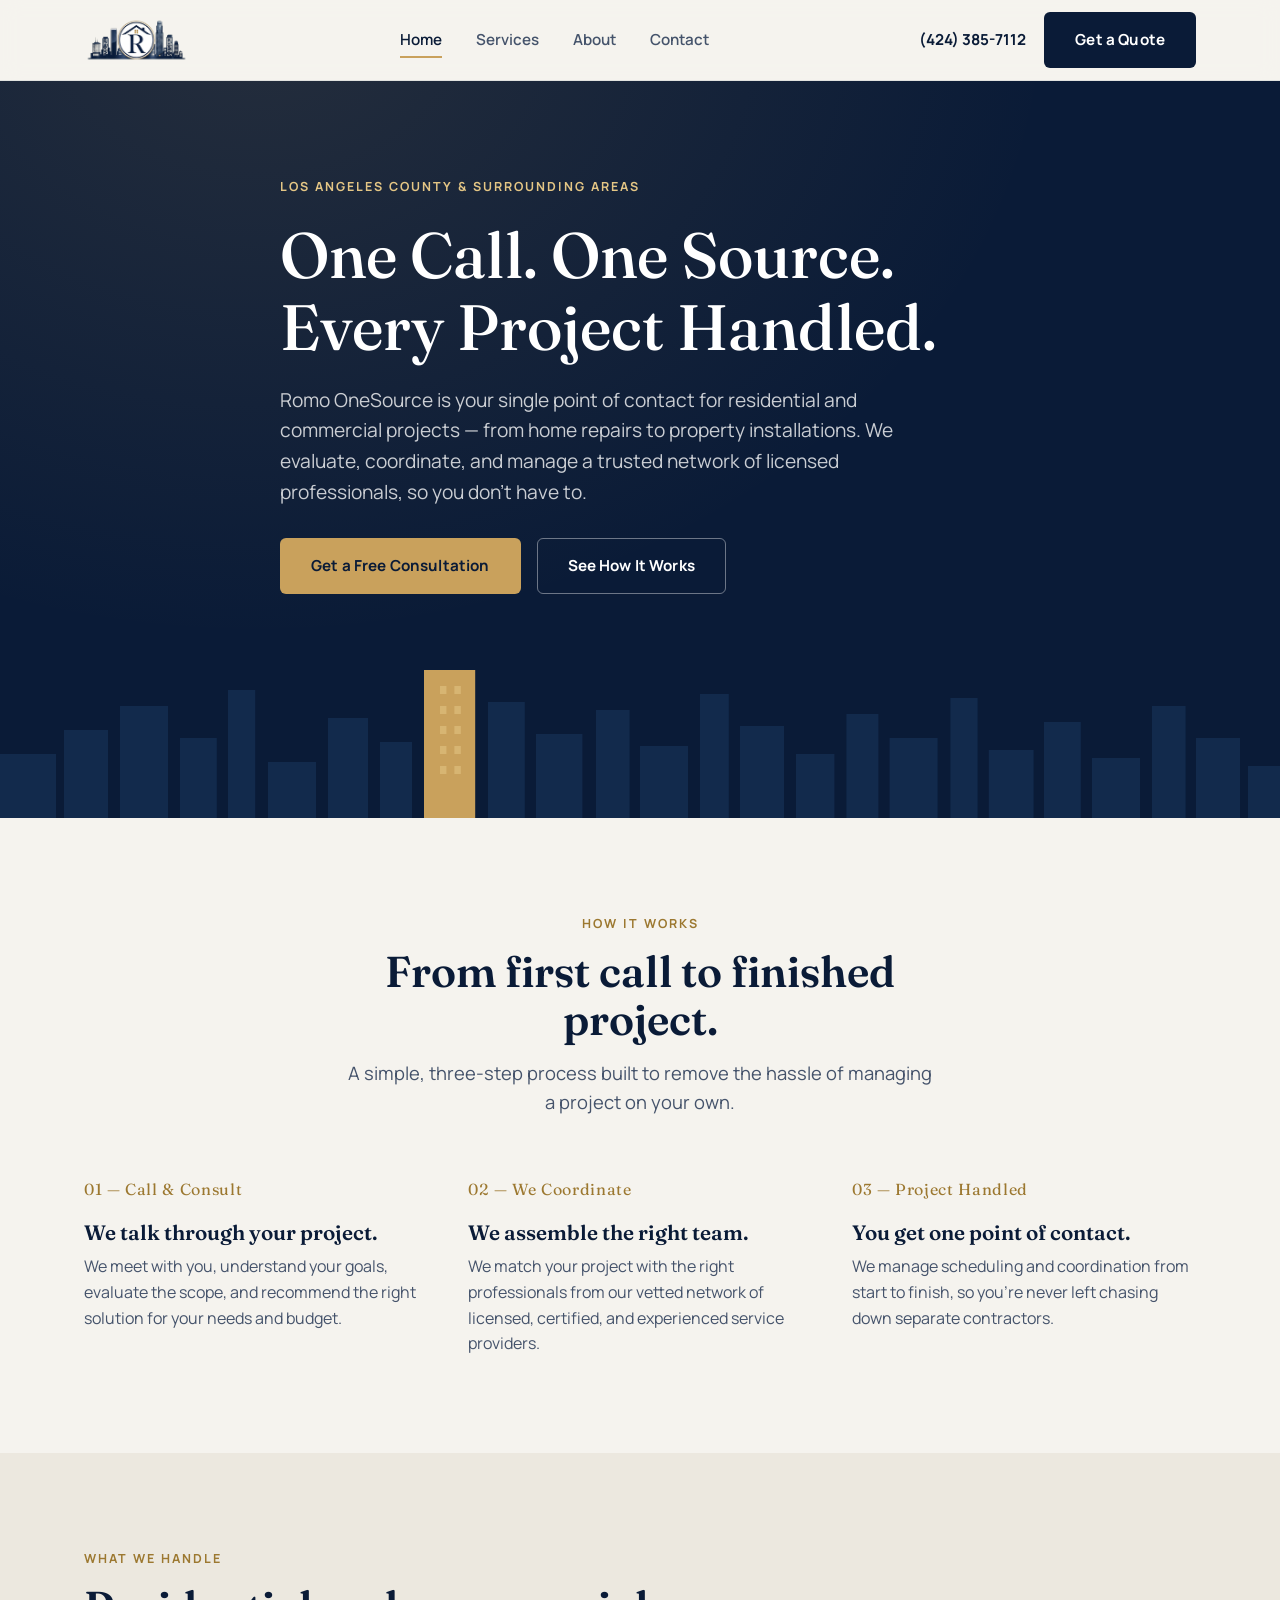
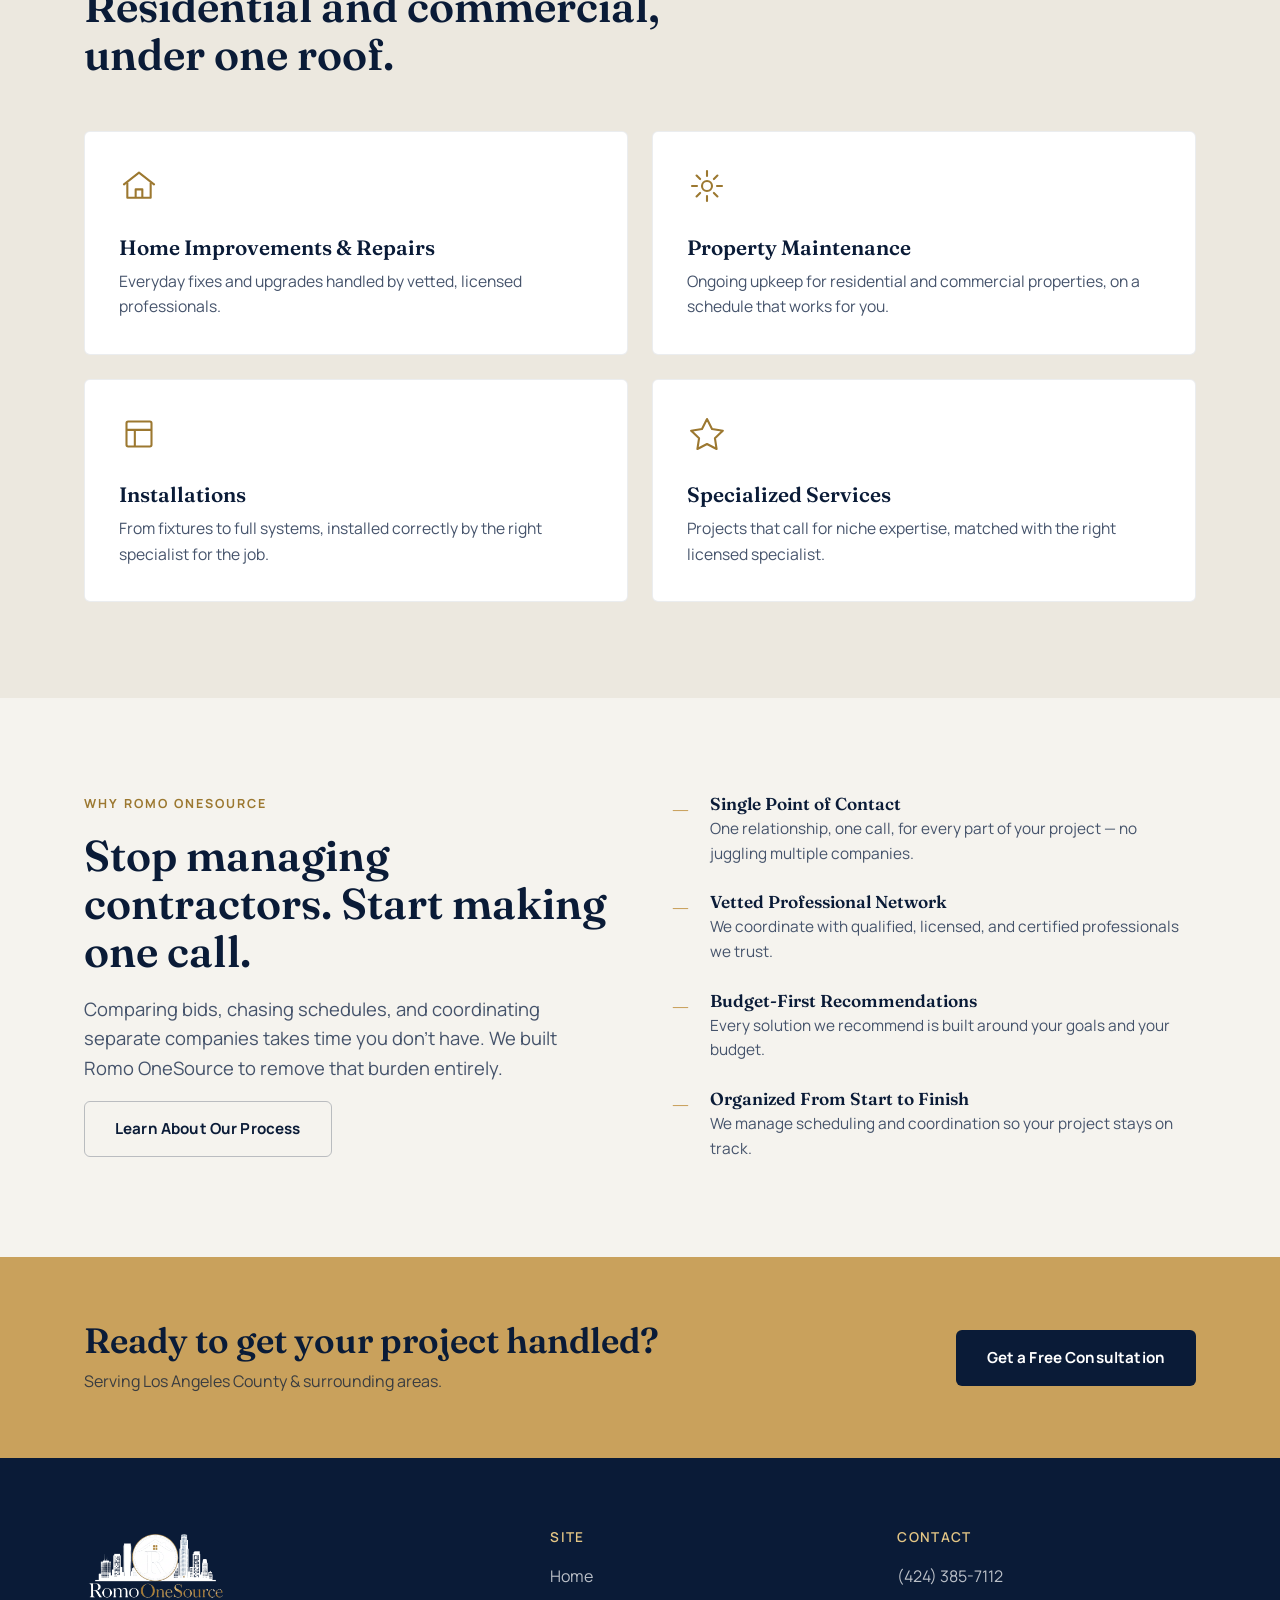
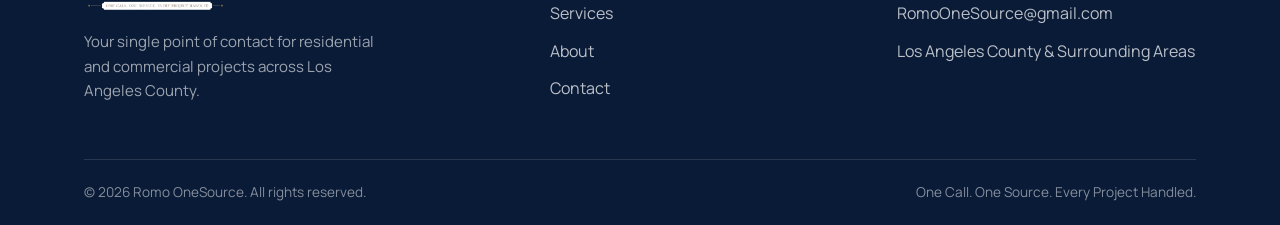
==== index.html @ 8e650e98 "Initial site upload, Initial site upload," ====
<!DOCTYPE html>
<html lang="en">
<head>
<meta charset="UTF-8">
<meta name="viewport" content="width=device-width, initial-scale=1.0">
<title>Romo OneSource | One Call. One Source. Every Project Handled.</title>
<meta name="description" content="Romo OneSource is your single point of contact for residential and commercial projects across Los Angeles County — home improvements, repairs, maintenance, installations, and specialized services.">
<link rel="icon" href="assets/logo.png">
<link rel="preconnect" href="https://fonts.googleapis.com">
<link rel="preconnect" href="https://fonts.gstatic.com" crossorigin>
<link href="https://fonts.googleapis.com/css2?family=Fraunces:opsz,wght@9..144,400;9..144,500;9..144,600&family=Manrope:wght@400;500;600;700;800&display=swap" rel="stylesheet">
<link rel="stylesheet" href="css/style.css">
</head>
<body>

<header class="site-header">
  <div class="container">
    <a href="index.html" class="brand" aria-label="Romo OneSource home">
      <img src="assets/logo-icon.png" alt="Romo OneSource">
    </a>
    <nav>
      <ul class="nav-links" id="navLinks">
        <li><a href="index.html" aria-current="page">Home</a></li>
        <li><a href="services.html">Services</a></li>
        <li><a href="about.html">About</a></li>
        <li><a href="contact.html">Contact</a></li>
      </ul>
    </nav>
    <div class="header-actions">
      <a class="header-phone" href="tel:14243857112">(424) 385-7112</a>
      <a class="btn btn-ink" href="contact.html">Get a Quote</a>
      <button class="nav-toggle" id="navToggle" aria-label="Toggle menu" aria-expanded="false" aria-controls="navLinks">
        <span></span><span></span><span></span>
      </button>
    </div>
  </div>
</header>

<section class="hero">
  <div class="container hero-inner">
    <span class="eyebrow on-dark">Los Angeles County &amp; Surrounding Areas</span>
    <h1>One Call. One Source.<br>Every Project Handled.</h1>
    <p class="lede">Romo OneSource is your single point of contact for residential and commercial projects — from home repairs to property installations. We evaluate, coordinate, and manage a trusted network of licensed professionals, so you don't have to.</p>
    <div class="hero-actions">
      <a class="btn btn-brass" href="contact.html">Get a Free Consultation</a>
      <a class="btn btn-outline-dark" href="#how-it-works">See How It Works</a>
    </div>
  </div>
  <svg class="skyline-divider hero-skyline" viewBox="0 0 1600 200" preserveAspectRatio="none" xmlns="http://www.w3.org/2000/svg" aria-hidden="true">
    <rect class="building" x="0" y="120" width="70" height="80"/>
    <rect class="building" x="80" y="90" width="55" height="110"/>
    <rect class="building" x="150" y="60" width="60" height="140"/>
    <rect class="building" x="225" y="100" width="46" height="100"/>
    <rect class="building" x="285" y="40" width="34" height="160"/>
    <rect class="building" x="335" y="130" width="60" height="70"/>
    <rect class="building" x="410" y="75" width="50" height="125"/>
    <rect class="building" x="475" y="105" width="40" height="95"/>
    <rect class="building-accent" x="530" y="15" width="64" height="185"/>
    <rect class="building" x="610" y="55" width="46" height="145"/>
    <rect class="building" x="670" y="95" width="58" height="105"/>
    <rect class="building" x="745" y="65" width="42" height="135"/>
    <rect class="building" x="800" y="110" width="60" height="90"/>
    <rect class="building" x="875" y="45" width="36" height="155"/>
    <rect class="building" x="925" y="85" width="55" height="115"/>
    <rect class="building" x="995" y="120" width="48" height="80"/>
    <rect class="building" x="1058" y="70" width="40" height="130"/>
    <rect class="building" x="1112" y="100" width="60" height="100"/>
    <rect class="building" x="1188" y="50" width="34" height="150"/>
    <rect class="building" x="1236" y="115" width="56" height="85"/>
    <rect class="building" x="1305" y="80" width="46" height="120"/>
    <rect class="building" x="1365" y="125" width="60" height="75"/>
    <rect class="building" x="1440" y="60" width="42" height="140"/>
    <rect class="building" x="1495" y="100" width="55" height="100"/>
    <rect class="building" x="1560" y="135" width="40" height="65"/>
    <g class="window">
      <rect x="550" y="35" width="8" height="10"/><rect x="550" y="60" width="8" height="10"/><rect x="550" y="85" width="8" height="10"/><rect x="550" y="110" width="8" height="10"/><rect x="550" y="135" width="8" height="10"/>
      <rect x="568" y="35" width="8" height="10"/><rect x="568" y="60" width="8" height="10"/><rect x="568" y="85" width="8" height="10"/><rect x="568" y="110" width="8" height="10"/><rect x="568" y="135" width="8" height="10"/>
    </g>
  </svg>
</section>

<section class="section" id="how-it-works">
  <div class="container">
    <div class="section-head center">
      <span class="eyebrow">How It Works</span>
      <h2>From first call to finished project.</h2>
      <p class="lede" style="margin: 0 auto;">A simple, three-step process built to remove the hassle of managing a project on your own.</p>
    </div>
    <div class="process">
      <div class="process-step">
        <span class="process-tag">01 — Call &amp; Consult</span>
        <h3>We talk through your project.</h3>
        <p>We meet with you, understand your goals, evaluate the scope, and recommend the right solution for your needs and budget.</p>
      </div>
      <div class="process-step">
        <span class="process-tag">02 — We Coordinate</span>
        <h3>We assemble the right team.</h3>
        <p>We match your project with the right professionals from our vetted network of licensed, certified, and experienced service providers.</p>
      </div>
      <div class="process-step">
        <span class="process-tag">03 — Project Handled</span>
        <h3>You get one point of contact.</h3>
        <p>We manage scheduling and coordination from start to finish, so you're never left chasing down separate contractors.</p>
      </div>
    </div>
  </div>
</section>

<section class="section section-alt">
  <div class="container">
    <div class="section-head">
      <span class="eyebrow">What We Handle</span>
      <h2>Residential and commercial, under one roof.</h2>
    </div>
    <div class="services-grid">
      <div class="service-card">
        <svg class="service-icon" viewBox="0 0 48 48" fill="none" xmlns="http://www.w3.org/2000/svg"><path d="M6 22 24 8l18 14" stroke="currentColor" stroke-width="2.5" stroke-linecap="round" stroke-linejoin="round"/><path d="M10 20v18h28V20" stroke="currentColor" stroke-width="2.5" stroke-linejoin="round"/><path d="M20 38v-10h8v10" stroke="currentColor" stroke-width="2.5" stroke-linejoin="round"/></svg>
        <h3>Home Improvements &amp; Repairs</h3>
        <p>Everyday fixes and upgrades handled by vetted, licensed professionals.</p>
      </div>
      <div class="service-card">
        <svg class="service-icon" viewBox="0 0 48 48" fill="none" xmlns="http://www.w3.org/2000/svg"><circle cx="24" cy="24" r="6" stroke="currentColor" stroke-width="2.5"/><path d="M24 6v6M24 36v6M42 24h-6M12 24H6M36.5 11.5l-4.2 4.2M15.7 32.3l-4.2 4.2M36.5 36.5l-4.2-4.2M15.7 15.7l-4.2-4.2" stroke="currentColor" stroke-width="2.5" stroke-linecap="round"/></svg>
        <h3>Property Maintenance</h3>
        <p>Ongoing upkeep for residential and commercial properties, on a schedule that works for you.</p>
      </div>
      <div class="service-card">
        <svg class="service-icon" viewBox="0 0 48 48" fill="none" xmlns="http://www.w3.org/2000/svg"><rect x="9" y="9" width="30" height="30" rx="2" stroke="currentColor" stroke-width="2.5"/><path d="M9 19h30M19 39V19" stroke="currentColor" stroke-width="2.5"/></svg>
        <h3>Installations</h3>
        <p>From fixtures to full systems, installed correctly by the right specialist for the job.</p>
      </div>
      <div class="service-card">
        <svg class="service-icon" viewBox="0 0 48 48" fill="none" xmlns="http://www.w3.org/2000/svg"><path d="M24 6 30 18l13 2-9.5 9 2 13L24 36l-11.5 6 2-13L5 20l13-2 6-12Z" stroke="currentColor" stroke-width="2.5" stroke-linejoin="round"/></svg>
        <h3>Specialized Services</h3>
        <p>Projects that call for niche expertise, matched with the right licensed specialist.</p>
      </div>
    </div>
  </div>
</section>

<section class="section">
  <div class="container split">
    <div class="stack">
      <span class="eyebrow">Why Romo OneSource</span>
      <h2>Stop managing contractors. Start making one call.</h2>
      <p class="lede">Comparing bids, chasing schedules, and coordinating separate companies takes time you don't have. We built Romo OneSource to remove that burden entirely.</p>
      <a class="btn btn-outline-light" href="about.html" style="width: fit-content;">Learn About Our Process</a>
    </div>
    <ul class="value-list">
      <li>
        <span class="mark">—</span>
        <div>
          <h3>Single Point of Contact</h3>
          <p>One relationship, one call, for every part of your project — no juggling multiple companies.</p>
        </div>
      </li>
      <li>
        <span class="mark">—</span>
        <div>
          <h3>Vetted Professional Network</h3>
          <p>We coordinate with qualified, licensed, and certified professionals we trust.</p>
        </div>
      </li>
      <li>
        <span class="mark">—</span>
        <div>
          <h3>Budget-First Recommendations</h3>
          <p>Every solution we recommend is built around your goals and your budget.</p>
        </div>
      </li>
      <li>
        <span class="mark">—</span>
        <div>
          <h3>Organized From Start to Finish</h3>
          <p>We manage scheduling and coordination so your project stays on track.</p>
        </div>
      </li>
    </ul>
  </div>
</section>

<section class="cta-band">
  <div class="container cta-band-inner">
    <div>
      <h2>Ready to get your project handled?</h2>
      <p>Serving Los Angeles County &amp; surrounding areas.</p>
    </div>
    <a class="btn btn-ink" href="contact.html">Get a Free Consultation</a>
  </div>
</section>

<footer class="site-footer">
  <div class="container">
    <div class="footer-grid">
      <div class="footer-brand">
        <img src="assets/logo-light.png" alt="Romo OneSource">
        <p>Your single point of contact for residential and commercial projects across Los Angeles County.</p>
      </div>
      <div class="footer-col">
        <h3>Site</h3>
        <ul>
          <li><a href="index.html">Home</a></li>
          <li><a href="services.html">Services</a></li>
          <li><a href="about.html">About</a></li>
          <li><a href="contact.html">Contact</a></li>
        </ul>
      </div>
      <div class="footer-col">
        <h3>Contact</h3>
        <ul>
          <li><a href="tel:14243857112">(424) 385-7112</a></li>
          <li><a href="mailto:RomoOneSource@gmail.com">RomoOneSource@gmail.com</a></li>
          <li>Los Angeles County &amp; Surrounding Areas</li>
        </ul>
      </div>
    </div>
    <div class="footer-bottom">
      <span>© <span id="year"></span> Romo OneSource. All rights reserved.</span>
      <span>One Call. One Source. Every Project Handled.</span>
    </div>
  </div>
</footer>

<script src="js/main.js"></script>
</body>
</html>
---- css/style.css ----
/* ==========================================================================
   Romo OneSource — Design Tokens
   ========================================================================== */
:root {
  --ink: #0A1B37;
  --ink-2: #122A4C;
  --ink-soft: #45536B;
  --paper: #F5F3EE;
  --paper-2: #ECE8DF;
  --white: #FFFFFF;
  --brass: #C9A15C;
  --brass-light: #E4C685;
  --brass-deep: #9C7830;

  --font-display: "Fraunces", "Georgia", serif;
  --font-body: "Manrope", -apple-system, BlinkMacSystemFont, "Segoe UI", sans-serif;

  --container: 1160px;
  --radius: 6px;
  --shadow: 0 10px 30px rgba(10, 27, 55, 0.10);
}

* { box-sizing: border-box; }
html { scroll-behavior: smooth; }

@media (prefers-reduced-motion: reduce) {
  html { scroll-behavior: auto; }
  * { animation-duration: 0.01ms !important; animation-iteration-count: 1 !important; transition-duration: 0.01ms !important; }
}

body {
  margin: 0;
  font-family: var(--font-body);
  color: var(--ink);
  background: var(--paper);
  line-height: 1.6;
  -webkit-font-smoothing: antialiased;
}

img { max-width: 100%; display: block; }

a { color: inherit; text-decoration: none; }

:focus-visible {
  outline: 2px solid var(--brass);
  outline-offset: 3px;
}

.container {
  max-width: var(--container);
  margin: 0 auto;
  padding: 0 24px;
}

.eyebrow {
  font-family: var(--font-body);
  font-weight: 700;
  font-size: 12.5px;
  letter-spacing: 0.16em;
  text-transform: uppercase;
  color: var(--brass-deep);
}

.eyebrow.on-dark { color: var(--brass-light); }

h1, h2, h3 {
  font-family: var(--font-display);
  font-weight: 600;
  line-height: 1.12;
  margin: 0;
  color: var(--ink);
}

h1 { font-size: clamp(2.4rem, 5vw, 4rem); font-weight: 500; }
h2 { font-size: clamp(1.9rem, 3.4vw, 2.7rem); }
h3 { font-size: 1.3rem; }

p { margin: 0; }

.lede {
  font-size: 1.15rem;
  color: var(--ink-soft);
  max-width: 54ch;
}

/* ---- Buttons ---- */
.btn {
  display: inline-flex;
  align-items: center;
  justify-content: center;
  gap: 8px;
  padding: 15px 30px;
  border-radius: var(--radius);
  font-family: var(--font-body);
  font-weight: 700;
  font-size: 0.95rem;
  letter-spacing: 0.01em;
  cursor: pointer;
  border: 1px solid transparent;
  transition: transform 0.15s ease, background 0.2s ease, border-color 0.2s ease, color 0.2s ease;
}
.btn:hover { transform: translateY(-1px); }

.btn-brass {
  background: var(--brass);
  color: var(--ink);
}
.btn-brass:hover { background: var(--brass-light); }

.btn-outline-dark {
  background: transparent;
  color: var(--white);
  border-color: rgba(255,255,255,0.4);
}
.btn-outline-dark:hover { border-color: var(--brass-light); color: var(--brass-light); }

.btn-outline-light {
  background: transparent;
  color: var(--ink);
  border-color: rgba(10,27,55,0.25);
}
.btn-outline-light:hover { border-color: var(--ink); }

.btn-ink {
  background: var(--ink);
  color: var(--white);
}
.btn-ink:hover { background: var(--ink-2); }

/* ==========================================================================
   Header
   ========================================================================== */
.site-header {
  position: sticky;
  top: 0;
  z-index: 100;
  background: rgba(245, 243, 238, 0.92);
  backdrop-filter: blur(10px);
  border-bottom: 1px solid rgba(10,27,55,0.08);
}

.site-header .container {
  display: flex;
  align-items: center;
  justify-content: space-between;
  padding-top: 12px;
  padding-bottom: 12px;
}

.brand {
  display: flex;
  align-items: center;
  gap: 12px;
}
.brand img { height: 46px; width: auto; }

.nav-links {
  display: flex;
  align-items: center;
  gap: 34px;
  list-style: none;
  margin: 0;
  padding: 0;
}

.nav-links a {
  font-weight: 600;
  font-size: 0.95rem;
  color: var(--ink-soft);
  position: relative;
  padding: 4px 0;
}
.nav-links a:hover,
.nav-links a[aria-current="page"] { color: var(--ink); }
.nav-links a[aria-current="page"]::after {
  content: "";
  position: absolute;
  left: 0; right: 0; bottom: -4px;
  height: 2px;
  background: var(--brass);
}

.header-actions { display: flex; align-items: center; gap: 18px; }
.header-phone { font-weight: 700; font-size: 0.95rem; white-space: nowrap; }

.nav-toggle {
  display: none;
  background: none;
  border: none;
  cursor: pointer;
  padding: 6px;
}
.nav-toggle span {
  display: block;
  width: 24px;
  height: 2px;
  background: var(--ink);
  margin: 5px 0;
  transition: transform 0.2s ease, opacity 0.2s ease;
}

@media (max-width: 860px) {
  .nav-links { position: fixed; inset: 68px 0 0 0; background: var(--paper); flex-direction: column; justify-content: flex-start; padding: 36px 24px; gap: 26px; transform: translateY(-8px); opacity: 0; pointer-events: none; transition: opacity 0.2s ease, transform 0.2s ease; }
  .nav-links.open { opacity: 1; transform: translateY(0); pointer-events: auto; }
  .nav-links a { font-size: 1.2rem; }
  .header-phone { display: none; }
  .nav-toggle { display: block; }
}

/* ==========================================================================
   Skyline signature graphic
   ========================================================================== */
.skyline-divider {
  display: block;
  width: 100%;
  height: auto;
}

/* ==========================================================================
   Hero
   ========================================================================== */
.hero {
  background: var(--ink);
  background-image: radial-gradient(ellipse at 20% -10%, rgba(201,161,92,0.14), transparent 55%);
  color: var(--white);
  position: relative;
  overflow: hidden;
}

.hero-inner {
  padding: 96px 0 0;
  display: grid;
  gap: 22px;
  max-width: 720px;
}

.hero h1 { color: var(--white); }

.hero .lede { color: rgba(255,255,255,0.78); font-size: 1.2rem; }

.hero-actions {
  display: flex;
  gap: 16px;
  flex-wrap: wrap;
  margin-top: 8px;
}

.hero-skyline {
  margin-top: 64px;
  color: var(--ink-2);
}
.hero-skyline .building { fill: var(--ink-2); }
.hero-skyline .building-accent { fill: var(--brass); }
.hero-skyline .window { fill: var(--brass-light); opacity: 0.55; }

/* ==========================================================================
   Section scaffolding
   ========================================================================== */
.section { padding: 96px 0; }
.section-tight { padding: 72px 0; }
.section-head { max-width: 620px; margin-bottom: 52px; display: grid; gap: 14px; }
.section-head.center { margin-left: auto; margin-right: auto; text-align: center; }

.section-alt { background: var(--paper-2); }
.section-dark { background: var(--ink); color: var(--white); }
.section-dark h2, .section-dark h3 { color: var(--white); }
.section-dark .lede { color: rgba(255,255,255,0.75); }

/* ==========================================================================
   Process (How it works)
   ========================================================================== */
.process {
  display: grid;
  grid-template-columns: repeat(3, 1fr);
  gap: 40px;
  position: relative;
}

.process-step { position: relative; padding-top: 8px; }
.process-tag {
  font-family: var(--font-display);
  font-size: 1rem;
  color: var(--brass-deep);
  letter-spacing: 0.04em;
  margin-bottom: 18px;
  display: block;
}
.process-step h3 { margin-bottom: 10px; }
.process-step p { color: var(--ink-soft); }

@media (max-width: 780px) {
  .process { grid-template-columns: 1fr; gap: 44px; }
}

/* ==========================================================================
   Services grid
   ========================================================================== */
.services-grid {
  display: grid;
  grid-template-columns: repeat(2, 1fr);
  gap: 24px;
}

.service-card {
  background: var(--white);
  border: 1px solid rgba(10,27,55,0.08);
  border-radius: var(--radius);
  padding: 34px;
  transition: box-shadow 0.2s ease, transform 0.2s ease;
}
.service-card:hover { box-shadow: var(--shadow); transform: translateY(-2px); }

.service-icon {
  width: 40px;
  height: 40px;
  margin-bottom: 22px;
  color: var(--brass-deep);
  stroke-width: 1.6;
}

.service-card h3 { margin-bottom: 10px; }
.service-card p { color: var(--ink-soft); font-size: 0.98rem; }
.service-card ul { margin: 16px 0 0; padding-left: 18px; color: var(--ink-soft); font-size: 0.94rem; display: grid; gap: 6px; }

@media (max-width: 780px) {
  .services-grid { grid-template-columns: 1fr; }
}

/* ==========================================================================
   Split / value props
   ========================================================================== */
.split {
  display: grid;
  grid-template-columns: 1fr 1fr;
  gap: 64px;
  align-items: start;
}

.value-list { list-style: none; margin: 0; padding: 0; display: grid; gap: 26px; }
.value-list li { display: grid; grid-template-columns: 22px 1fr; gap: 16px; }
.value-list .mark { color: var(--brass); font-family: var(--font-display); font-size: 1.3rem; line-height: 1.4; }
.value-list h3 { font-size: 1.08rem; margin-bottom: 4px; }
.value-list p { color: var(--ink-soft); font-size: 0.96rem; }

@media (max-width: 860px) {
  .split { grid-template-columns: 1fr; gap: 40px; }
}

/* ==========================================================================
   CTA band
   ========================================================================== */
.cta-band {
  background: var(--brass);
  color: var(--ink);
  padding: 64px 0;
}
.cta-band-inner {
  display: flex;
  align-items: center;
  justify-content: space-between;
  gap: 24px;
  flex-wrap: wrap;
}
.cta-band h2 { color: var(--ink); font-size: clamp(1.6rem, 3vw, 2.2rem); }
.cta-band p { color: rgba(10,27,55,0.75); margin-top: 8px; }

/* ==========================================================================
   Footer
   ========================================================================== */
.site-footer {
  background: var(--ink);
  color: rgba(255,255,255,0.72);
  padding: 72px 0 0;
  position: relative;
  overflow: hidden;
}

.footer-grid {
  display: grid;
  grid-template-columns: 1.4fr 1fr 1fr;
  gap: 48px;
  padding-bottom: 56px;
}

.footer-brand img { height: 84px; width: auto; margin-bottom: 16px; }
.footer-brand p { max-width: 34ch; color: rgba(255,255,255,0.6); font-size: 0.94rem; }

.footer-col h3 {
  font-family: var(--font-body);
  font-size: 0.85rem;
  letter-spacing: 0.1em;
  text-transform: uppercase;
  color: var(--brass-light);
  margin-bottom: 18px;
}
.footer-col ul { list-style: none; margin: 0; padding: 0; display: grid; gap: 12px; }
.footer-col a:hover { color: var(--white); }

.footer-bottom {
  border-top: 1px solid rgba(255,255,255,0.12);
  padding: 22px 0;
  display: flex;
  justify-content: space-between;
  flex-wrap: wrap;
  gap: 10px;
  font-size: 0.85rem;
  color: rgba(255,255,255,0.5);
}

.footer-skyline { opacity: 0.35; margin-top: 8px; }

@media (max-width: 780px) {
  .footer-grid { grid-template-columns: 1fr; gap: 36px; }
}

/* ==========================================================================
   Page hero (interior pages)
   ========================================================================== */
.page-hero {
  background: var(--ink);
  color: var(--white);
  padding: 72px 0 80px;
}
.page-hero h1 { color: var(--white); font-size: clamp(2.1rem, 4vw, 3.2rem); }
.page-hero .lede { color: rgba(255,255,255,0.75); margin-top: 16px; }

/* ==========================================================================
   Contact page
   ========================================================================== */
.contact-layout {
  display: grid;
  grid-template-columns: 1fr 1fr;
  gap: 56px;
  align-items: start;
}

.contact-info { display: grid; gap: 32px; }
.contact-info-item { display: grid; gap: 4px; }
.contact-info-item .label {
  font-size: 0.8rem;
  letter-spacing: 0.1em;
  text-transform: uppercase;
  color: var(--brass-deep);
  font-weight: 700;
}
.contact-info-item .value { font-size: 1.15rem; font-weight: 600; }
.contact-info-item .value a:hover { color: var(--brass-deep); }

form.contact-form { display: grid; gap: 18px; background: var(--white); padding: 36px; border-radius: var(--radius); border: 1px solid rgba(10,27,55,0.08); }
.form-row { display: grid; grid-template-columns: 1fr 1fr; gap: 18px; }
.field { display: grid; gap: 6px; }
.field label { font-size: 0.85rem; font-weight: 700; color: var(--ink); }
.field input, .field select, .field textarea {
  font-family: var(--font-body);
  font-size: 0.96rem;
  padding: 12px 14px;
  border: 1px solid rgba(10,27,55,0.18);
  border-radius: 4px;
  background: var(--paper);
  color: var(--ink);
}
.field input:focus, .field select:focus, .field textarea:focus {
  outline: none;
  border-color: var(--brass-deep);
  background: var(--white);
}
.field textarea { resize: vertical; min-height: 120px; }
.form-note { font-size: 0.82rem; color: var(--ink-soft); }

@media (max-width: 860px) {
  .contact-layout { grid-template-columns: 1fr; }
  .form-row { grid-template-columns: 1fr; }
}

/* ==========================================================================
   About page
   ========================================================================== */
.about-block { display: grid; gap: 22px; max-width: 68ch; }
.about-block p { color: var(--ink-soft); font-size: 1.05rem; }
.about-block + .about-block { margin-top: 36px; }

.pull-quote {
  font-family: var(--font-display);
  font-size: clamp(1.4rem, 2.4vw, 1.9rem);
  color: var(--ink);
  border-left: 3px solid var(--brass);
  padding-left: 28px;
  margin: 48px 0;
  max-width: 60ch;
}

/* Utility */
.mt-0 { margin-top: 0; }
.stack { display: grid; gap: 18px; }
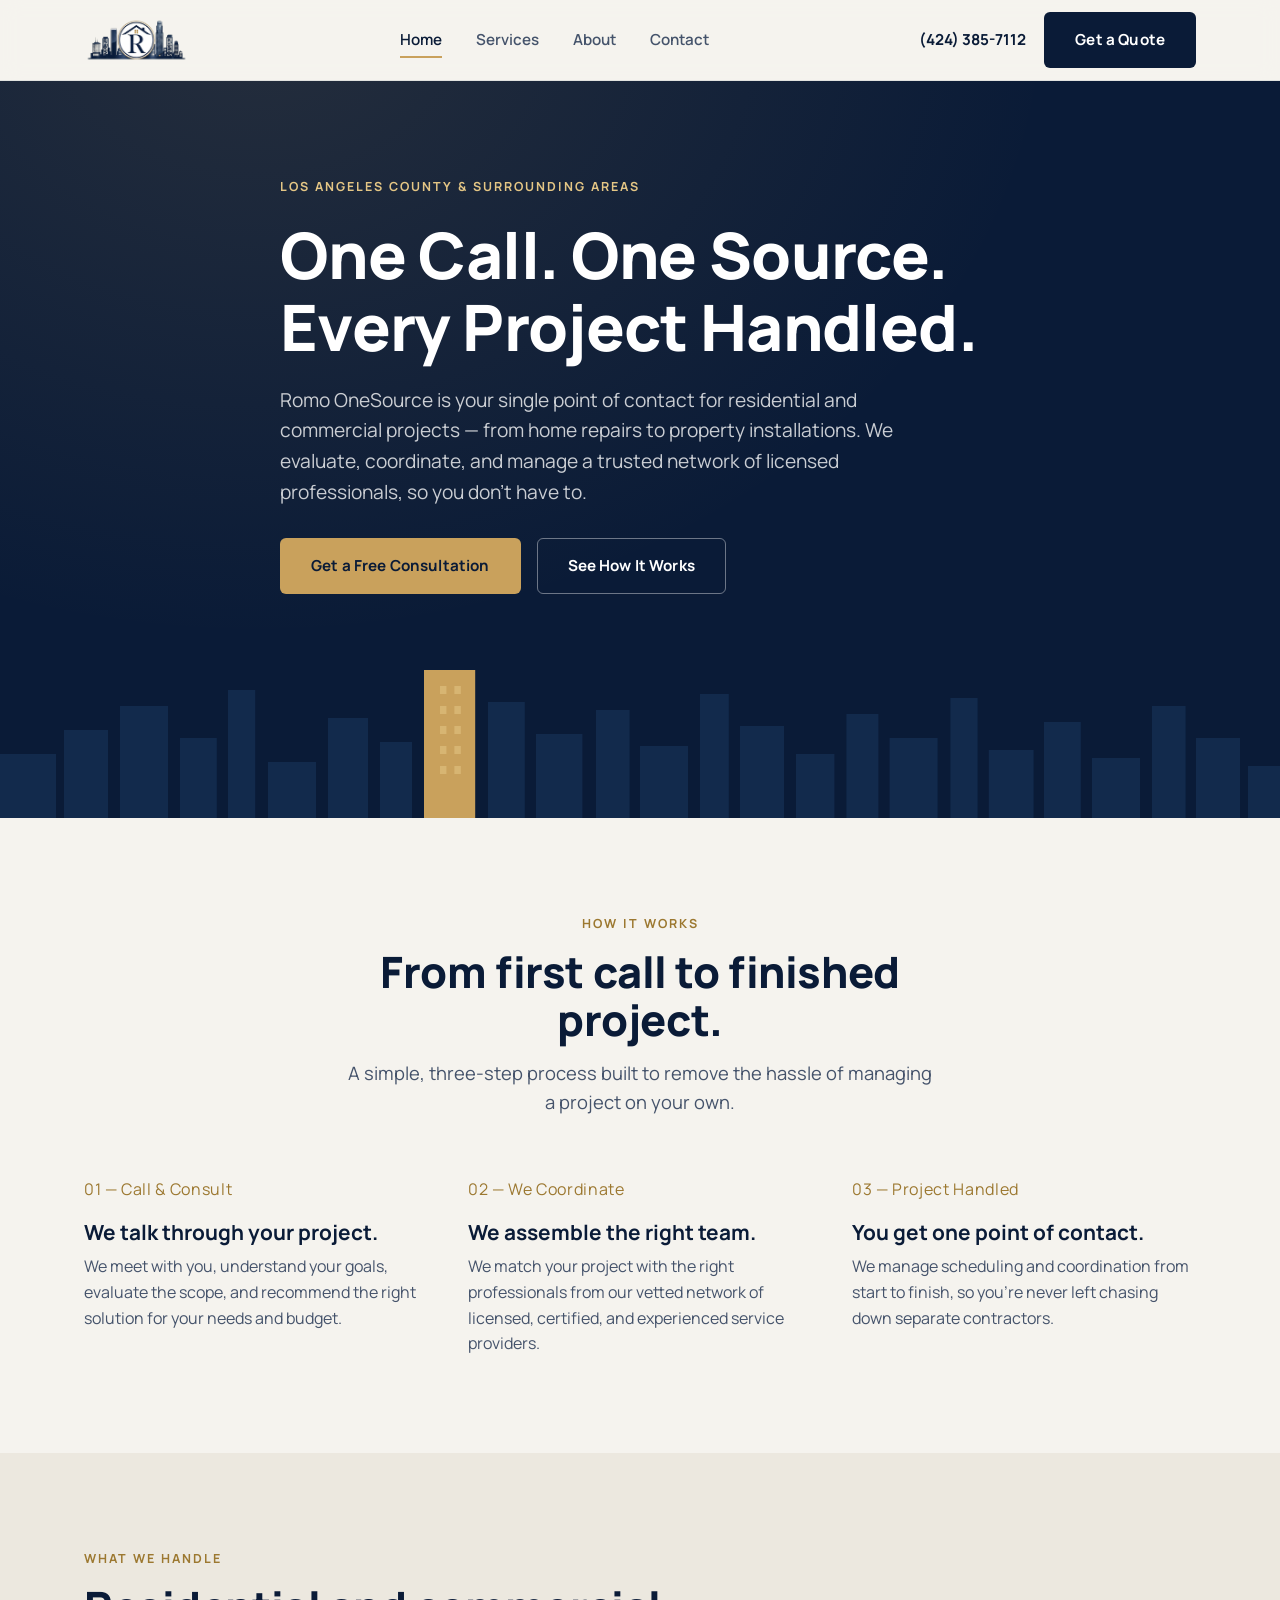
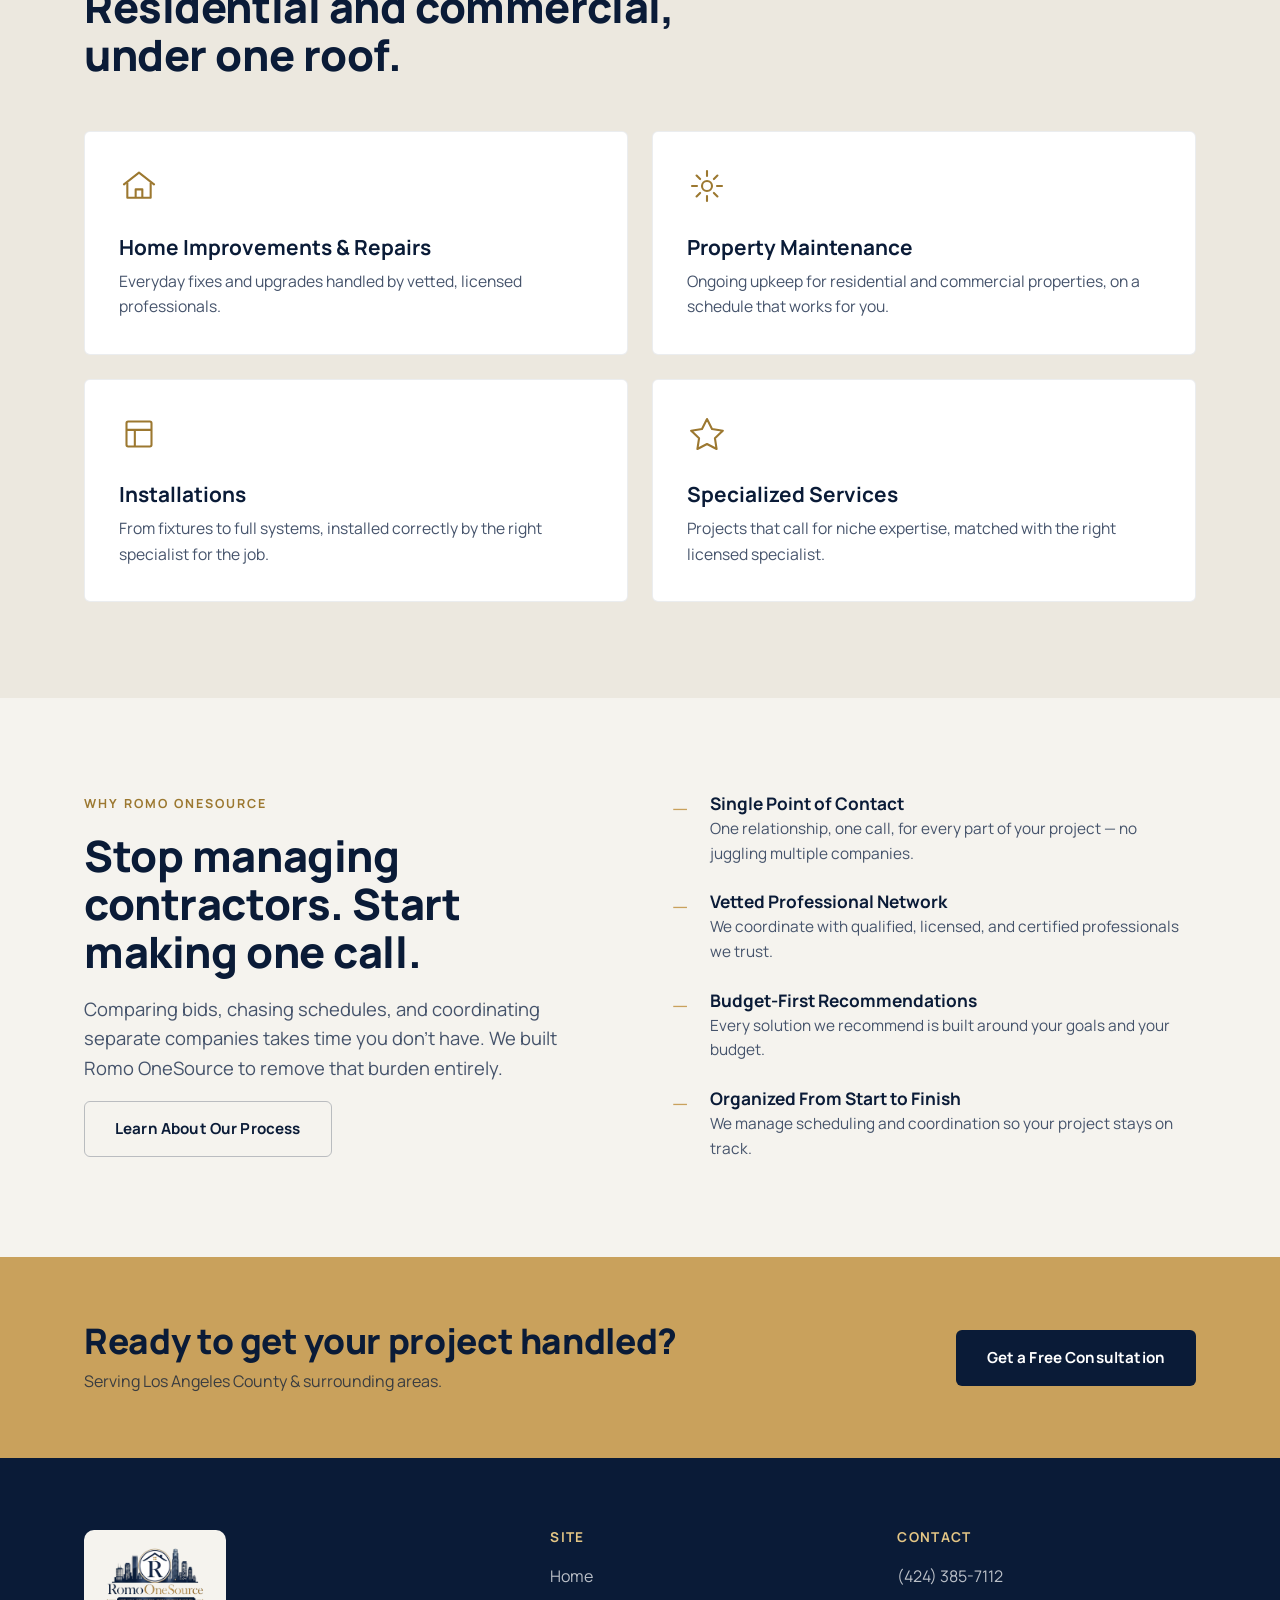
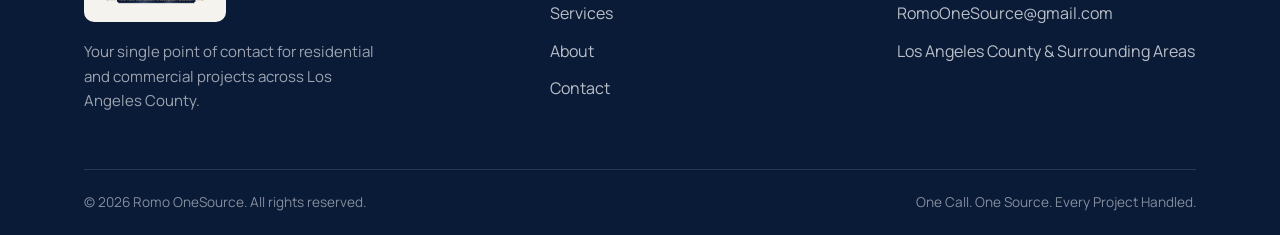
==== commit d3c0473d: "Update index.html FONT" ====
--- a/index.html
+++ b/index.html
@@ -8,7 +8,7 @@
 <link rel="icon" href="assets/logo.png">
 <link rel="preconnect" href="https://fonts.googleapis.com">
 <link rel="preconnect" href="https://fonts.gstatic.com" crossorigin>
-<link href="https://fonts.googleapis.com/css2?family=Fraunces:opsz,wght@9..144,400;9..144,500;9..144,600&family=Manrope:wght@400;500;600;700;800&display=swap" rel="stylesheet">
+<link href="https://fonts.googleapis.com/css2?family=Manrope:wght@400;500;600;700;800&display=swap" rel="stylesheet">
 <link rel="stylesheet" href="css/style.css">
 </head>
 <body>
@@ -192,7 +192,9 @@
   <div class="container">
     <div class="footer-grid">
       <div class="footer-brand">
-        <img src="assets/logo-light.png" alt="Romo OneSource">
+        <div class="footer-logo-plate">
+          <img src="assets/logo.png" alt="Romo OneSource">
+        </div>
         <p>Your single point of contact for residential and commercial projects across Los Angeles County.</p>
       </div>
       <div class="footer-col">
--- a/css/style.css
+++ b/css/style.css
@@ -12,7 +12,7 @@
   --brass-light: #E4C685;
   --brass-deep: #9C7830;
 
-  --font-display: "Fraunces", "Georgia", serif;
+  --font-display: "Manrope", -apple-system, BlinkMacSystemFont, "Segoe UI", sans-serif;
   --font-body: "Manrope", -apple-system, BlinkMacSystemFont, "Segoe UI", sans-serif;
 
   --container: 1160px;
@@ -71,9 +71,9 @@
   color: var(--ink);
 }
 
-h1 { font-size: clamp(2.4rem, 5vw, 4rem); font-weight: 500; }
-h2 { font-size: clamp(1.9rem, 3.4vw, 2.7rem); }
-h3 { font-size: 1.3rem; }
+h1 { font-size: clamp(2.4rem, 5vw, 4rem); font-weight: 800; letter-spacing: -0.01em; }
+h2 { font-size: clamp(1.9rem, 3.4vw, 2.7rem); font-weight: 800; letter-spacing: -0.01em; }
+h3 { font-size: 1.3rem; font-weight: 700; }
 
 p { margin: 0; }
 
@@ -382,7 +382,14 @@
   padding-bottom: 56px;
 }
 
-.footer-brand img { height: 84px; width: auto; margin-bottom: 16px; }
+.footer-brand img { height: 60px; width: auto; display: block; }
+.footer-logo-plate {
+  display: inline-flex;
+  background: var(--paper);
+  padding: 16px 20px;
+  border-radius: 10px;
+  margin-bottom: 18px;
+}
 .footer-brand p { max-width: 34ch; color: rgba(255,255,255,0.6); font-size: 0.94rem; }
 
 .footer-col h3 {
@@ -467,6 +474,22 @@
 .field textarea { resize: vertical; min-height: 120px; }
 .form-note { font-size: 0.82rem; color: var(--ink-soft); }
 
+.form-status {
+  font-size: 0.92rem;
+  font-weight: 600;
+  padding: 12px 14px;
+  border-radius: 4px;
+}
+.form-status-success {
+  background: rgba(120, 160, 110, 0.15);
+  color: #3E6B34;
+}
+.form-status-error {
+  background: rgba(190, 70, 60, 0.1);
+  color: #A03A2E;
+}
+.form-status-error a { text-decoration: underline; }
+
 @media (max-width: 860px) {
   .contact-layout { grid-template-columns: 1fr; }
   .form-row { grid-template-columns: 1fr; }
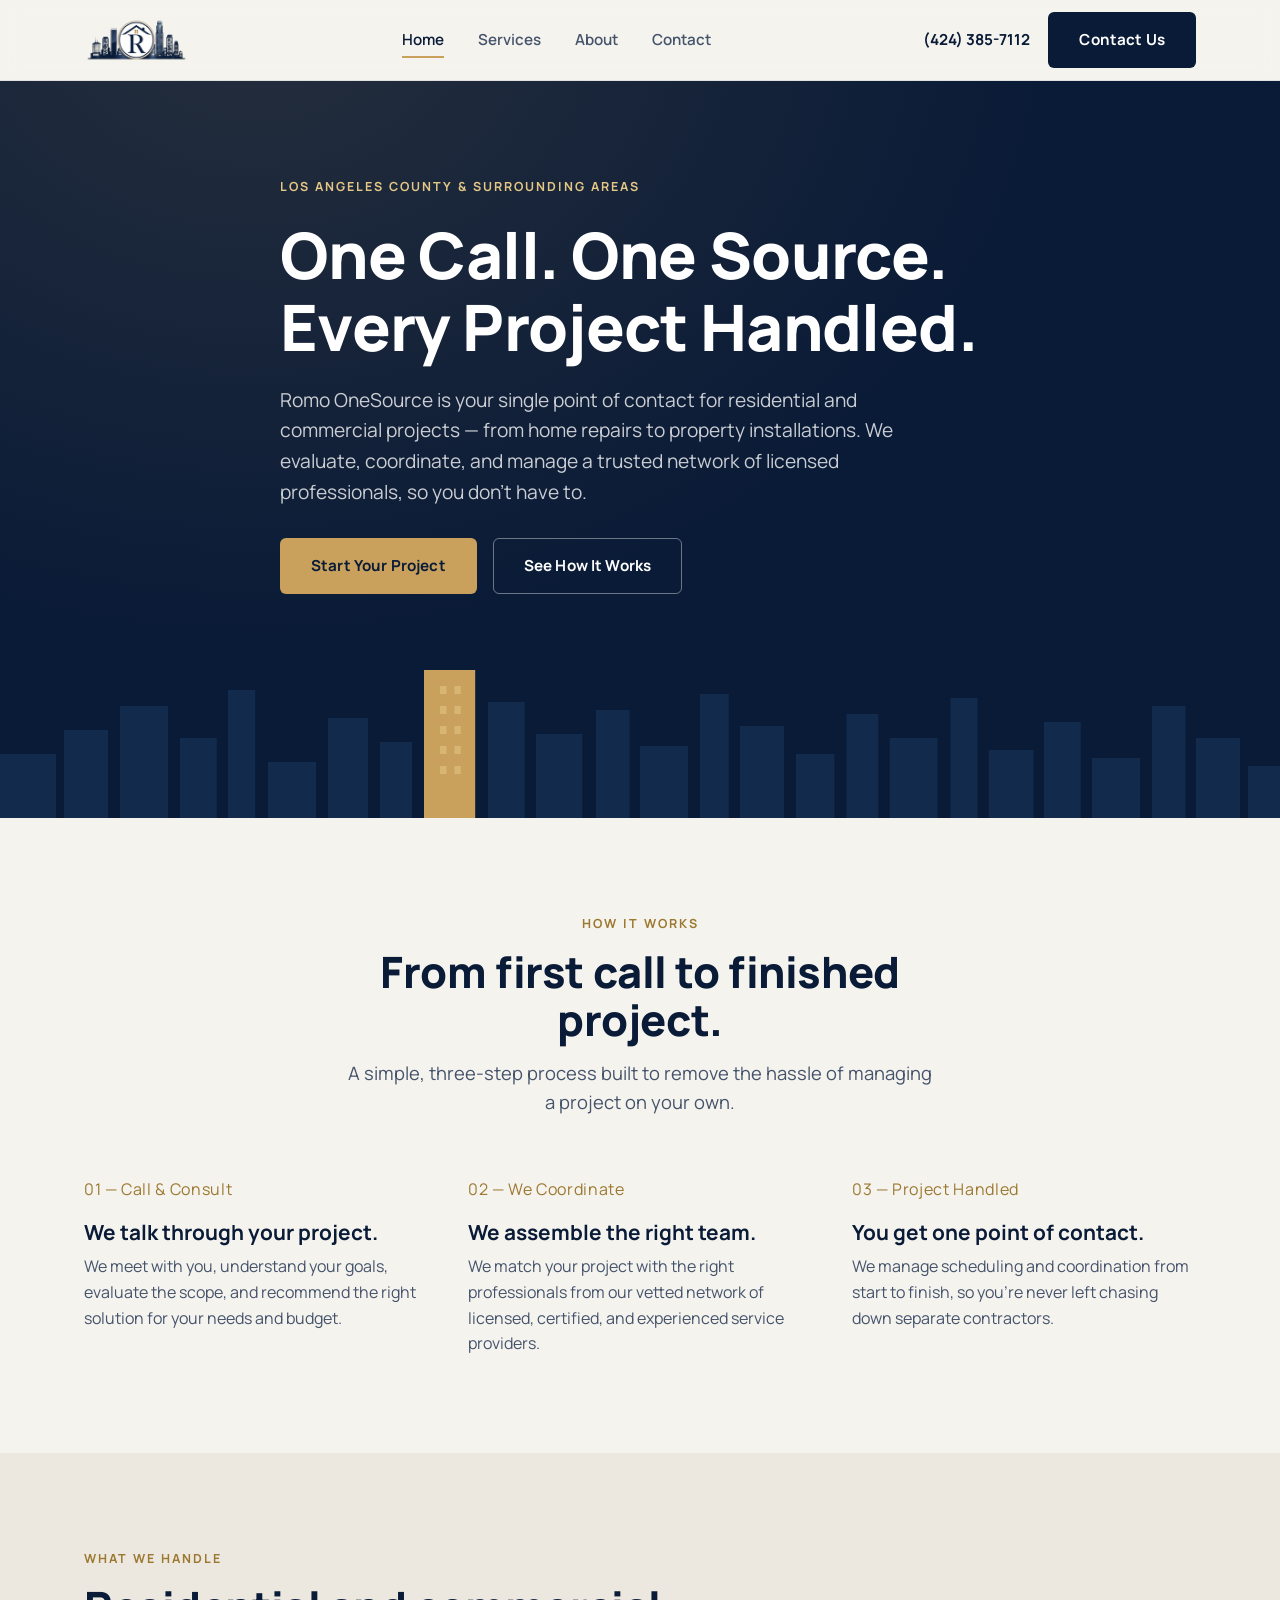
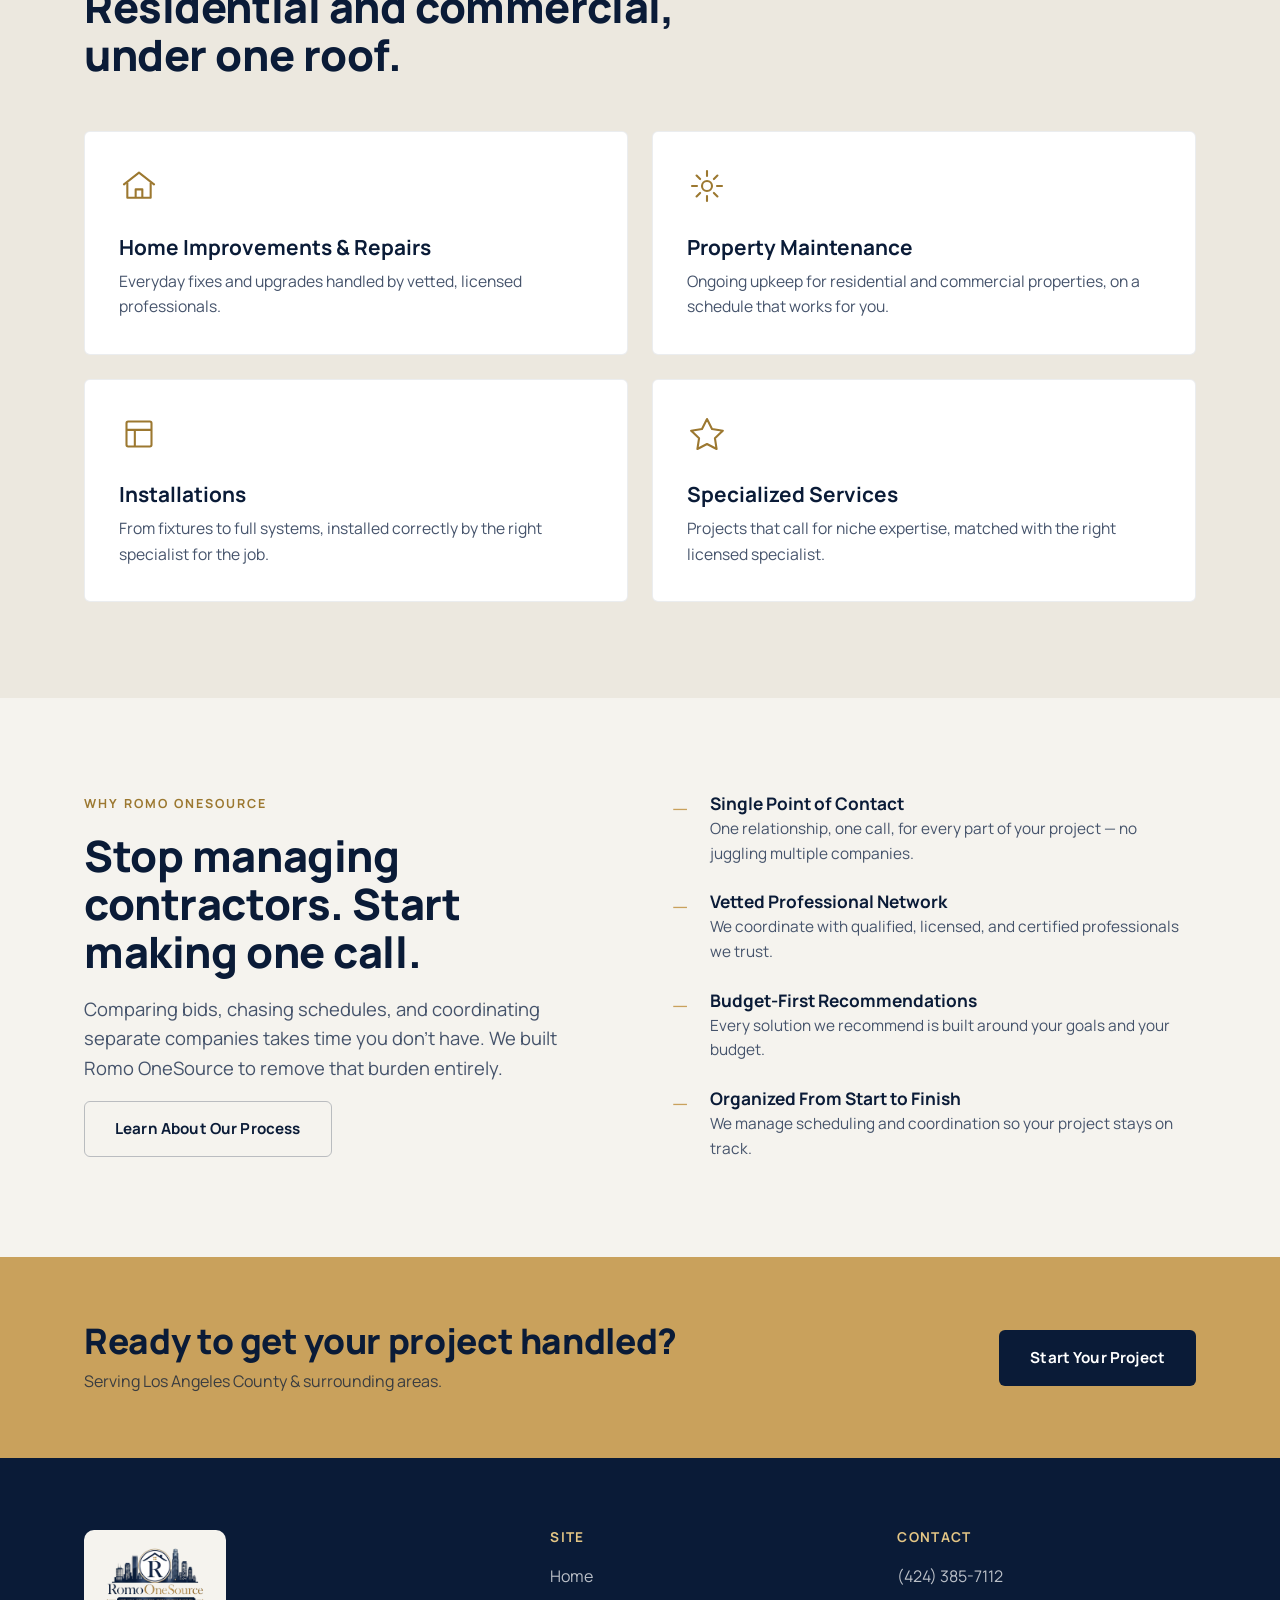
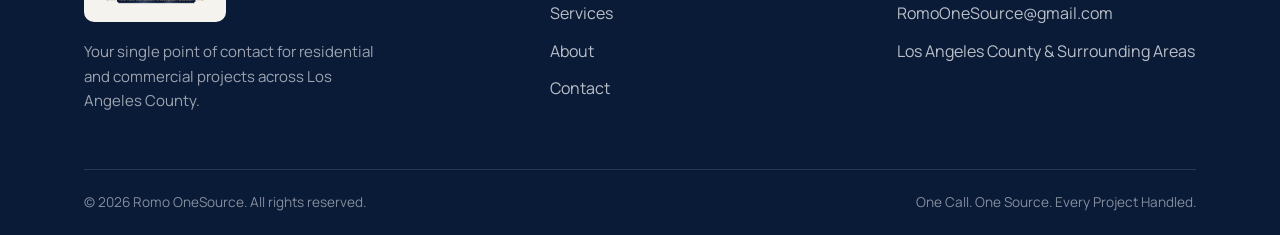
==== commit 41450a23: "Update index.html GET A QUOTE UPDATE" ====
--- a/index.html
+++ b/index.html
@@ -28,7 +28,7 @@
     </nav>
     <div class="header-actions">
       <a class="header-phone" href="tel:14243857112">(424) 385-7112</a>
-      <a class="btn btn-ink" href="contact.html">Get a Quote</a>
+      <a class="btn btn-ink" href="contact.html">Contact Us</a>
       <button class="nav-toggle" id="navToggle" aria-label="Toggle menu" aria-expanded="false" aria-controls="navLinks">
         <span></span><span></span><span></span>
       </button>
@@ -42,7 +42,7 @@
     <h1>One Call. One Source.<br>Every Project Handled.</h1>
     <p class="lede">Romo OneSource is your single point of contact for residential and commercial projects — from home repairs to property installations. We evaluate, coordinate, and manage a trusted network of licensed professionals, so you don't have to.</p>
     <div class="hero-actions">
-      <a class="btn btn-brass" href="contact.html">Get a Free Consultation</a>
+      <a class="btn btn-brass" href="contact.html">Start Your Project</a>
       <a class="btn btn-outline-dark" href="#how-it-works">See How It Works</a>
     </div>
   </div>
@@ -184,7 +184,7 @@
       <h2>Ready to get your project handled?</h2>
       <p>Serving Los Angeles County &amp; surrounding areas.</p>
     </div>
-    <a class="btn btn-ink" href="contact.html">Get a Free Consultation</a>
+    <a class="btn btn-ink" href="contact.html">Start Your Project</a>
   </div>
 </section>
 
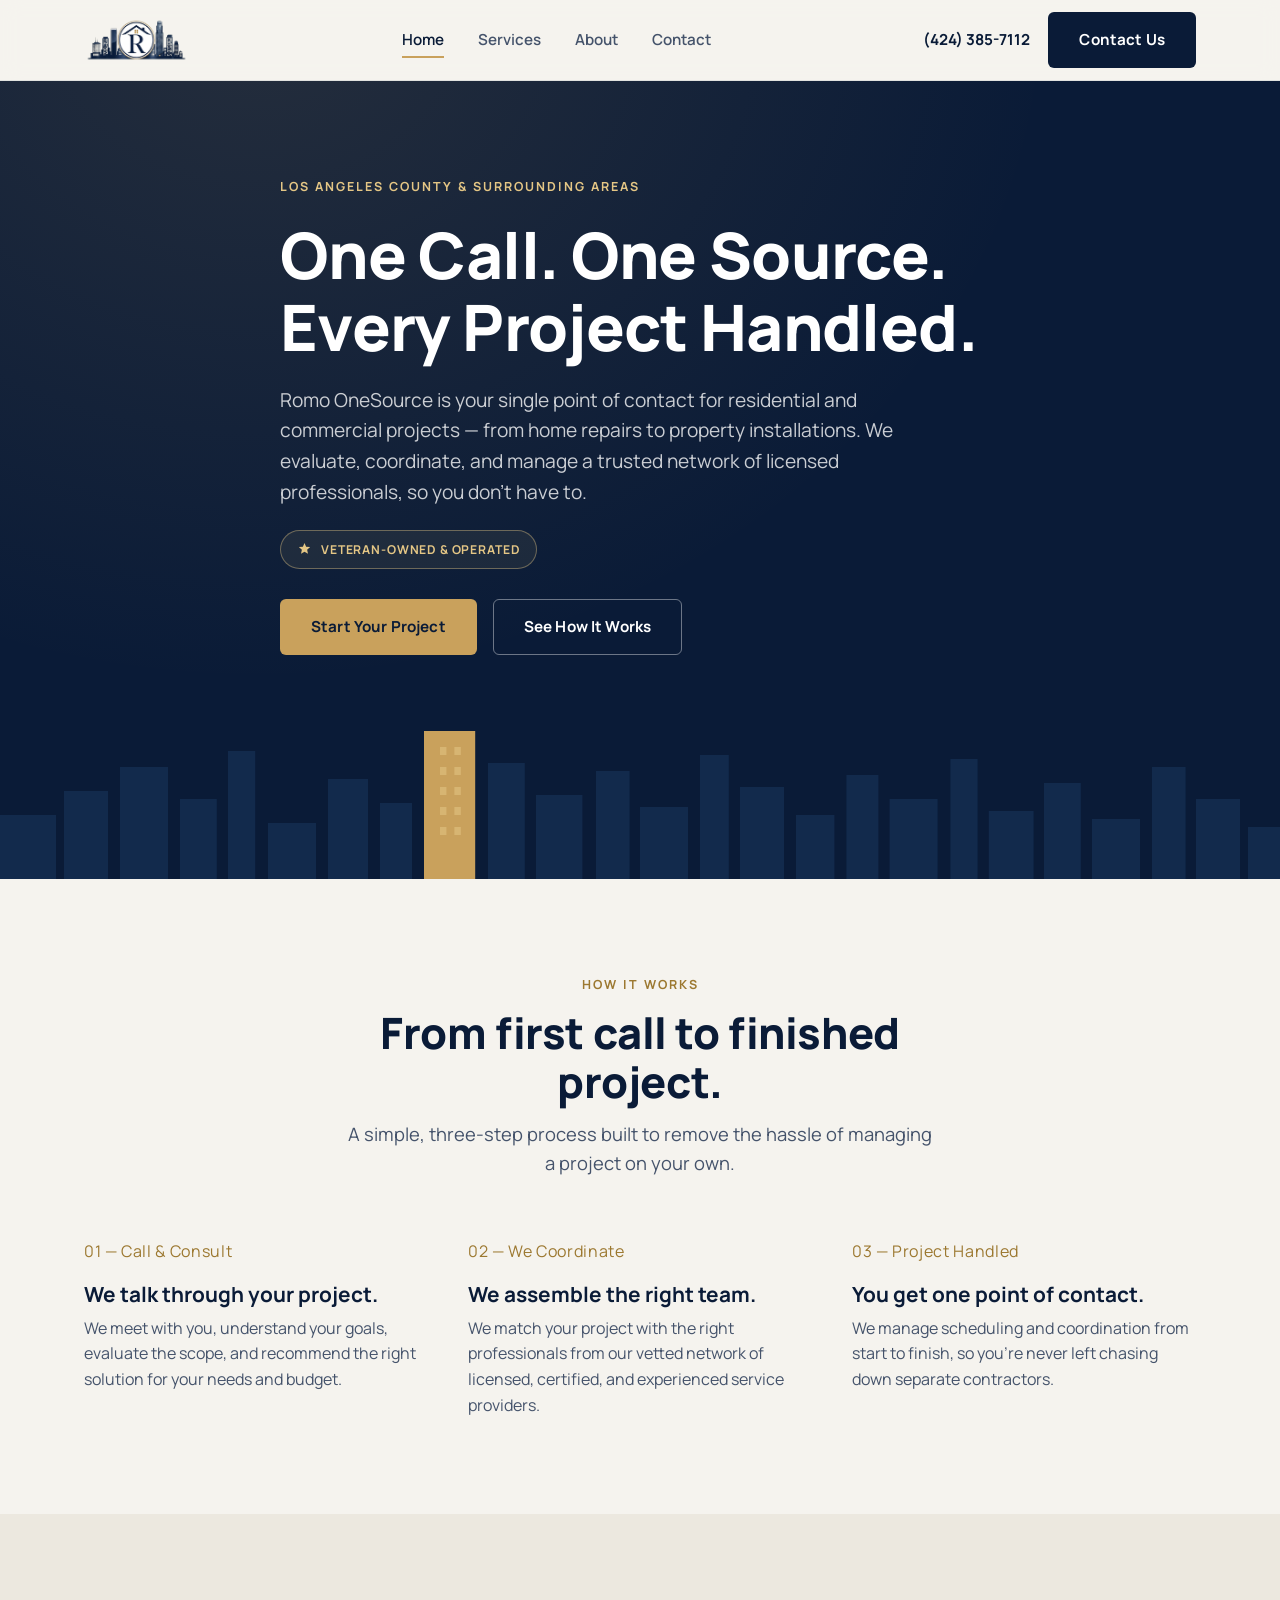
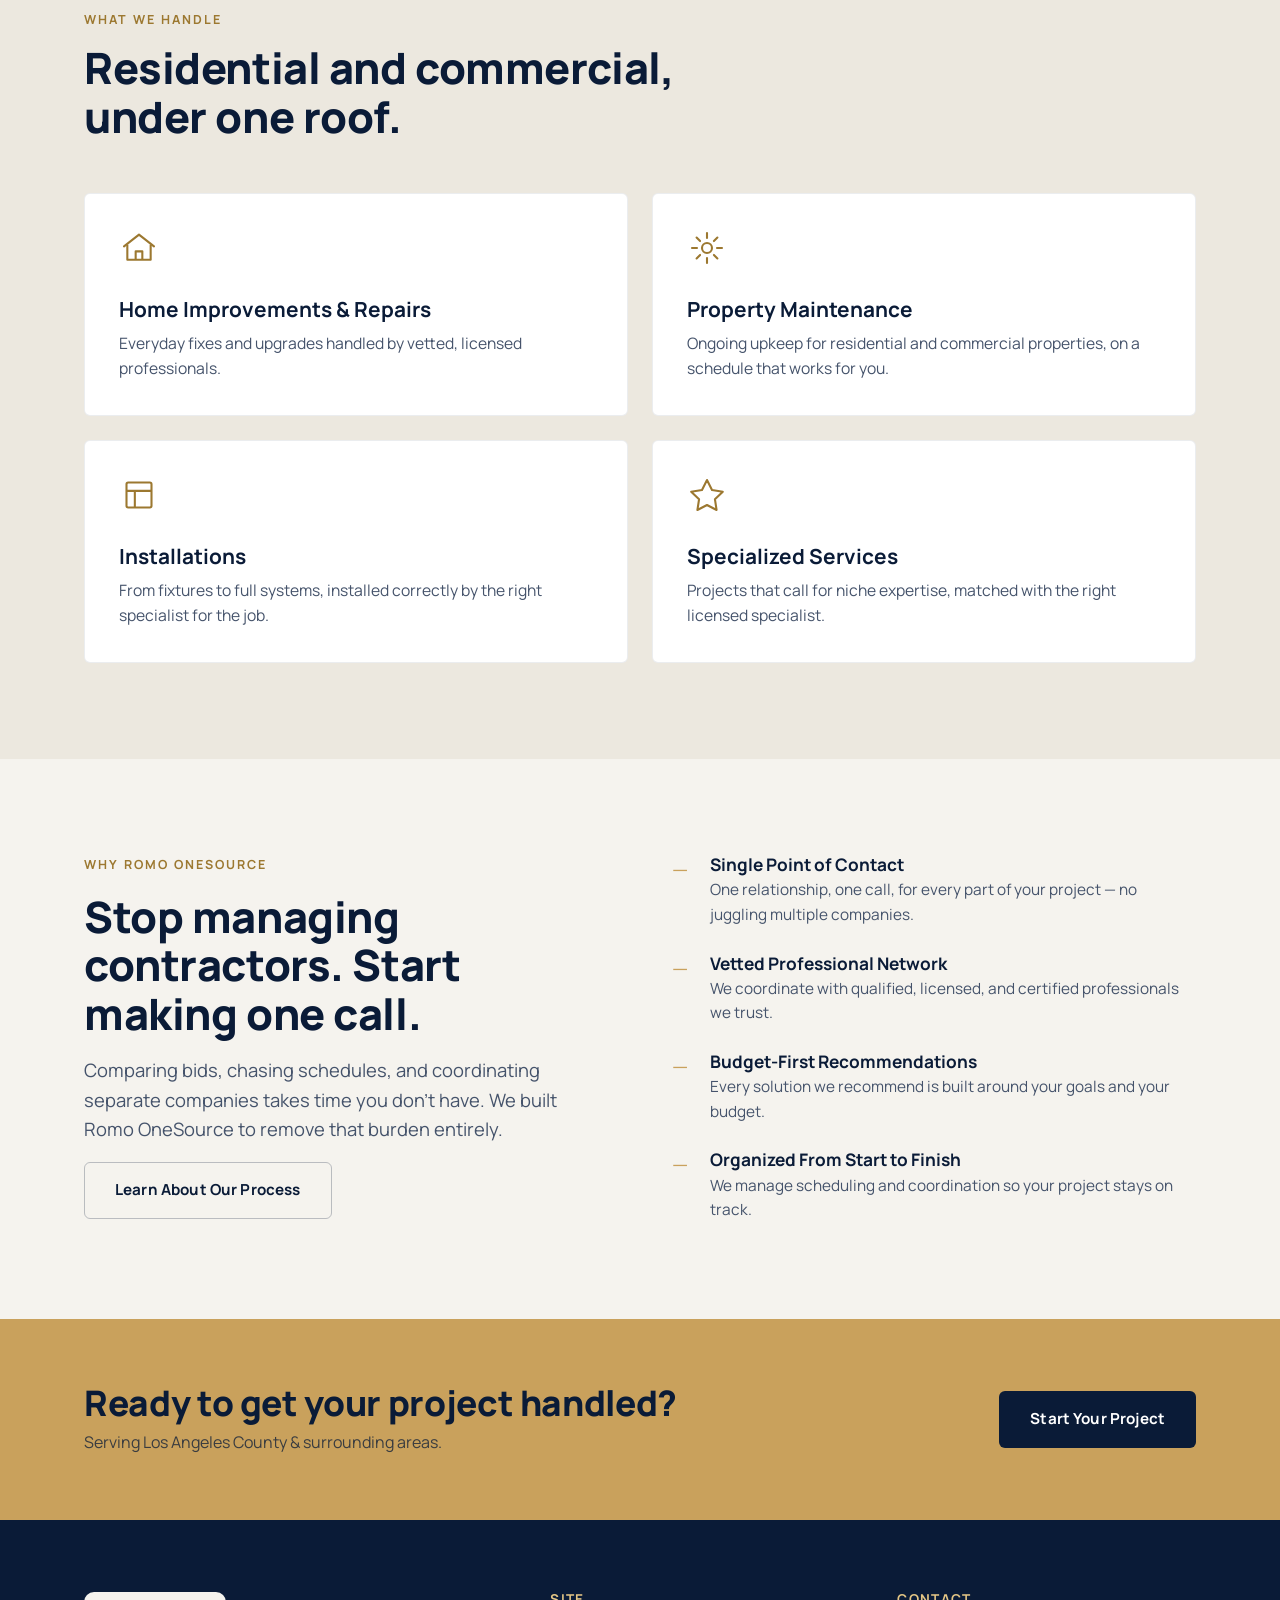
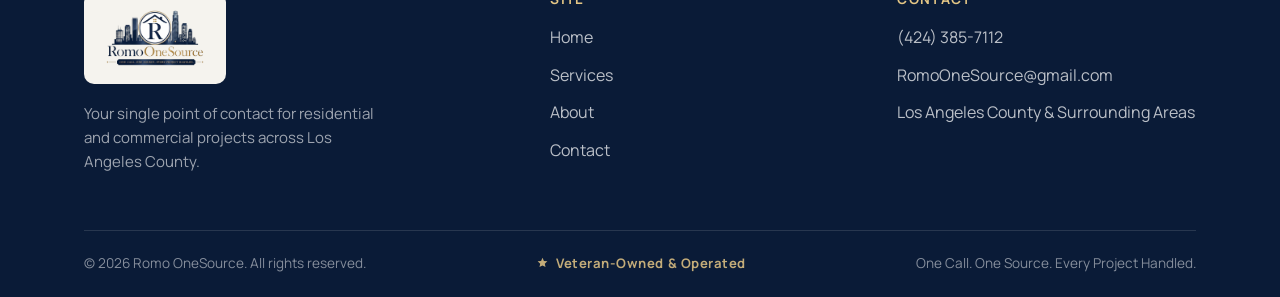
==== commit b5165302: "Update index.html VET" ====
--- a/index.html
+++ b/index.html
@@ -41,6 +41,10 @@
     <span class="eyebrow on-dark">Los Angeles County &amp; Surrounding Areas</span>
     <h1>One Call. One Source.<br>Every Project Handled.</h1>
     <p class="lede">Romo OneSource is your single point of contact for residential and commercial projects — from home repairs to property installations. We evaluate, coordinate, and manage a trusted network of licensed professionals, so you don't have to.</p>
+    <span class="badge-veteran on-dark">
+      <svg viewBox="0 0 24 24" fill="currentColor" xmlns="http://www.w3.org/2000/svg"><path d="M12 1.5l2.6 5.9 6.4.6-4.8 4.3 1.4 6.3L12 15.6l-5.6 3 1.4-6.3-4.8-4.3 6.4-.6L12 1.5z"/></svg>
+      Veteran-Owned &amp; Operated
+    </span>
     <div class="hero-actions">
       <a class="btn btn-brass" href="contact.html">Start Your Project</a>
       <a class="btn btn-outline-dark" href="#how-it-works">See How It Works</a>
@@ -217,6 +221,10 @@
     </div>
     <div class="footer-bottom">
       <span>© <span id="year"></span> Romo OneSource. All rights reserved.</span>
+      <span class="footer-bottom-badge">
+        <svg viewBox="0 0 24 24" fill="currentColor" xmlns="http://www.w3.org/2000/svg"><path d="M12 1.5l2.6 5.9 6.4.6-4.8 4.3 1.4 6.3L12 15.6l-5.6 3 1.4-6.3-4.8-4.3 6.4-.6L12 1.5z"/></svg>
+        Veteran-Owned &amp; Operated
+      </span>
       <span>One Call. One Source. Every Project Handled.</span>
     </div>
   </div>
--- a/css/style.css
+++ b/css/style.css
@@ -512,6 +512,42 @@
   max-width: 60ch;
 }
 
+.badge-veteran {
+  display: inline-flex;
+  align-items: center;
+  gap: 9px;
+  padding: 9px 16px;
+  border-radius: 999px;
+  font-size: 0.76rem;
+  font-weight: 700;
+  letter-spacing: 0.07em;
+  text-transform: uppercase;
+  width: fit-content;
+}
+.badge-veteran svg { width: 15px; height: 15px; flex-shrink: 0; }
+
+.badge-veteran.on-dark {
+  border: 1px solid rgba(228, 198, 133, 0.4);
+  color: var(--brass-light);
+  background: rgba(228, 198, 133, 0.08);
+}
+.badge-veteran.on-light {
+  border: 1px solid rgba(156, 120, 48, 0.35);
+  color: var(--brass-deep);
+  background: rgba(201, 161, 92, 0.08);
+}
+
+.footer-bottom-badge {
+  display: inline-flex;
+  align-items: center;
+  gap: 7px;
+  color: rgba(228, 198, 133, 0.85);
+  font-weight: 700;
+  letter-spacing: 0.04em;
+  font-size: 0.82rem;
+}
+.footer-bottom-badge svg { width: 13px; height: 13px; }
+
 /* Utility */
 .mt-0 { margin-top: 0; }
 .stack { display: grid; gap: 18px; }
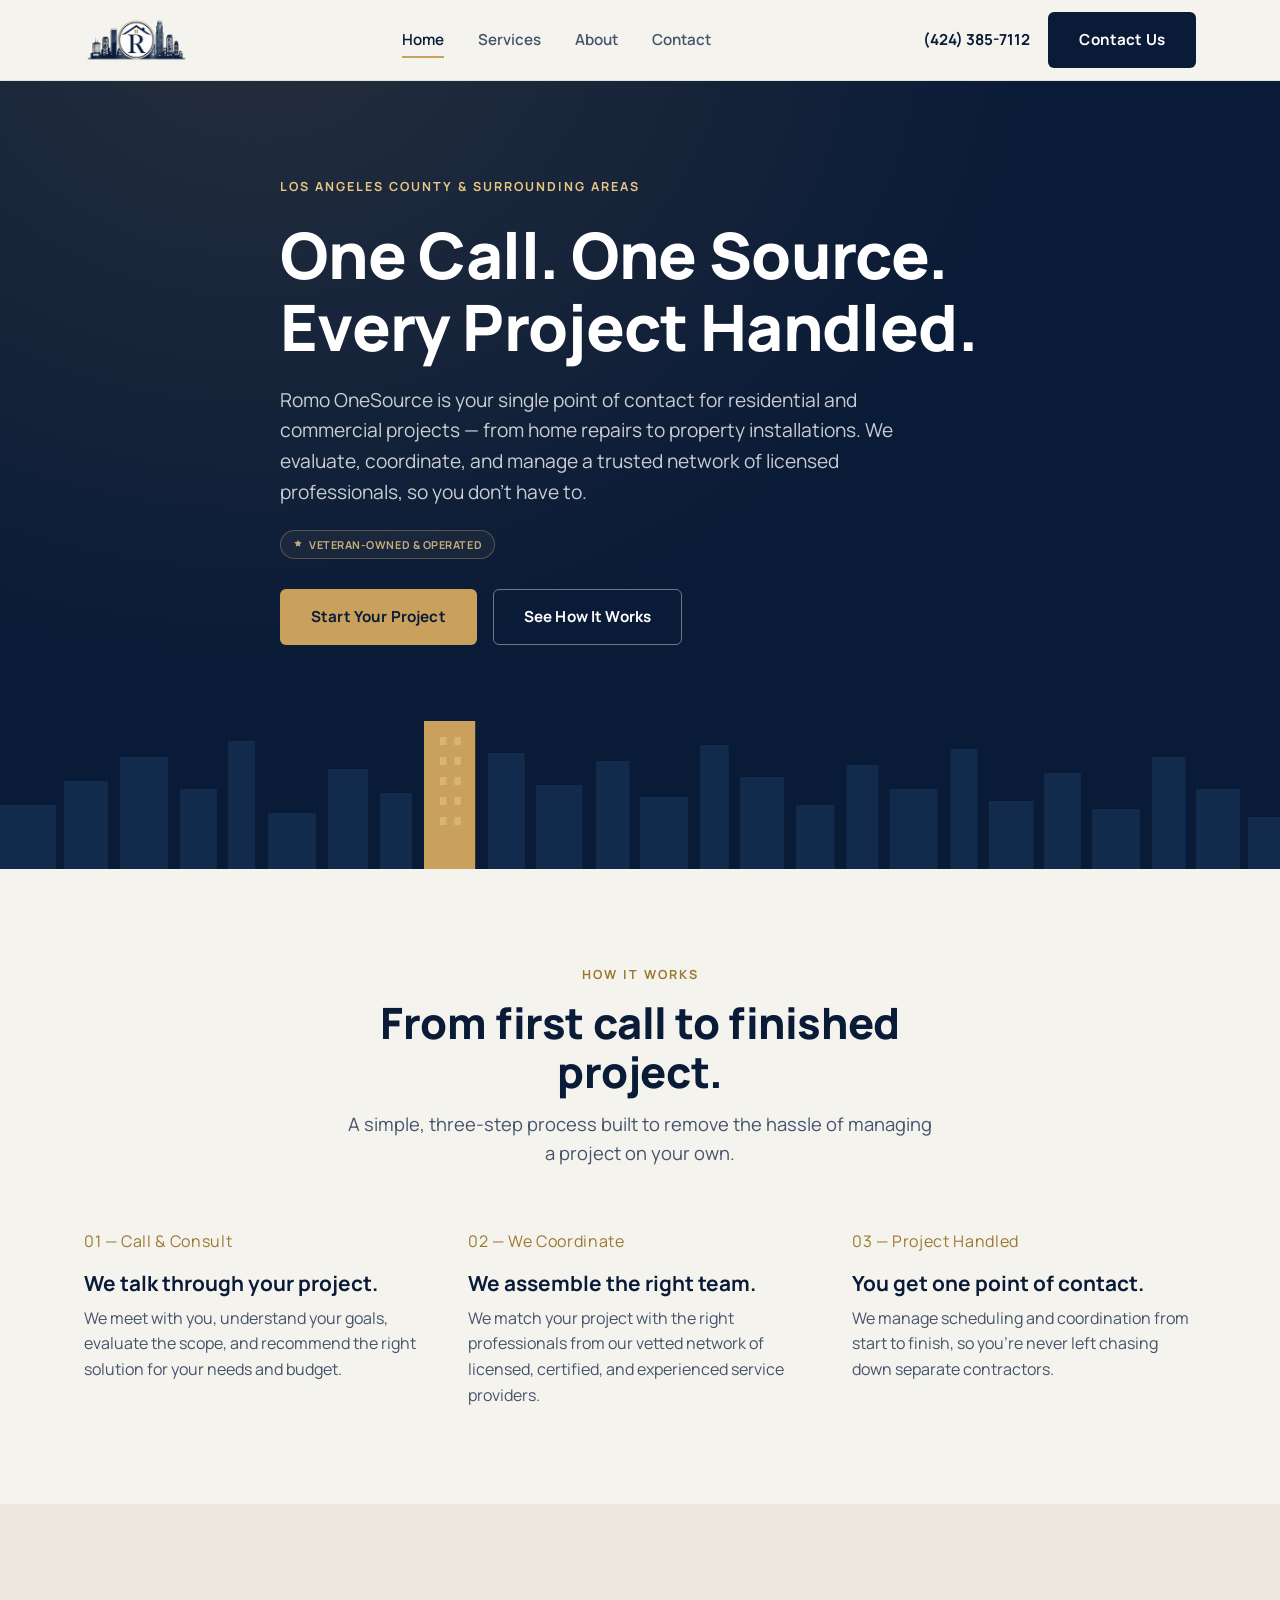
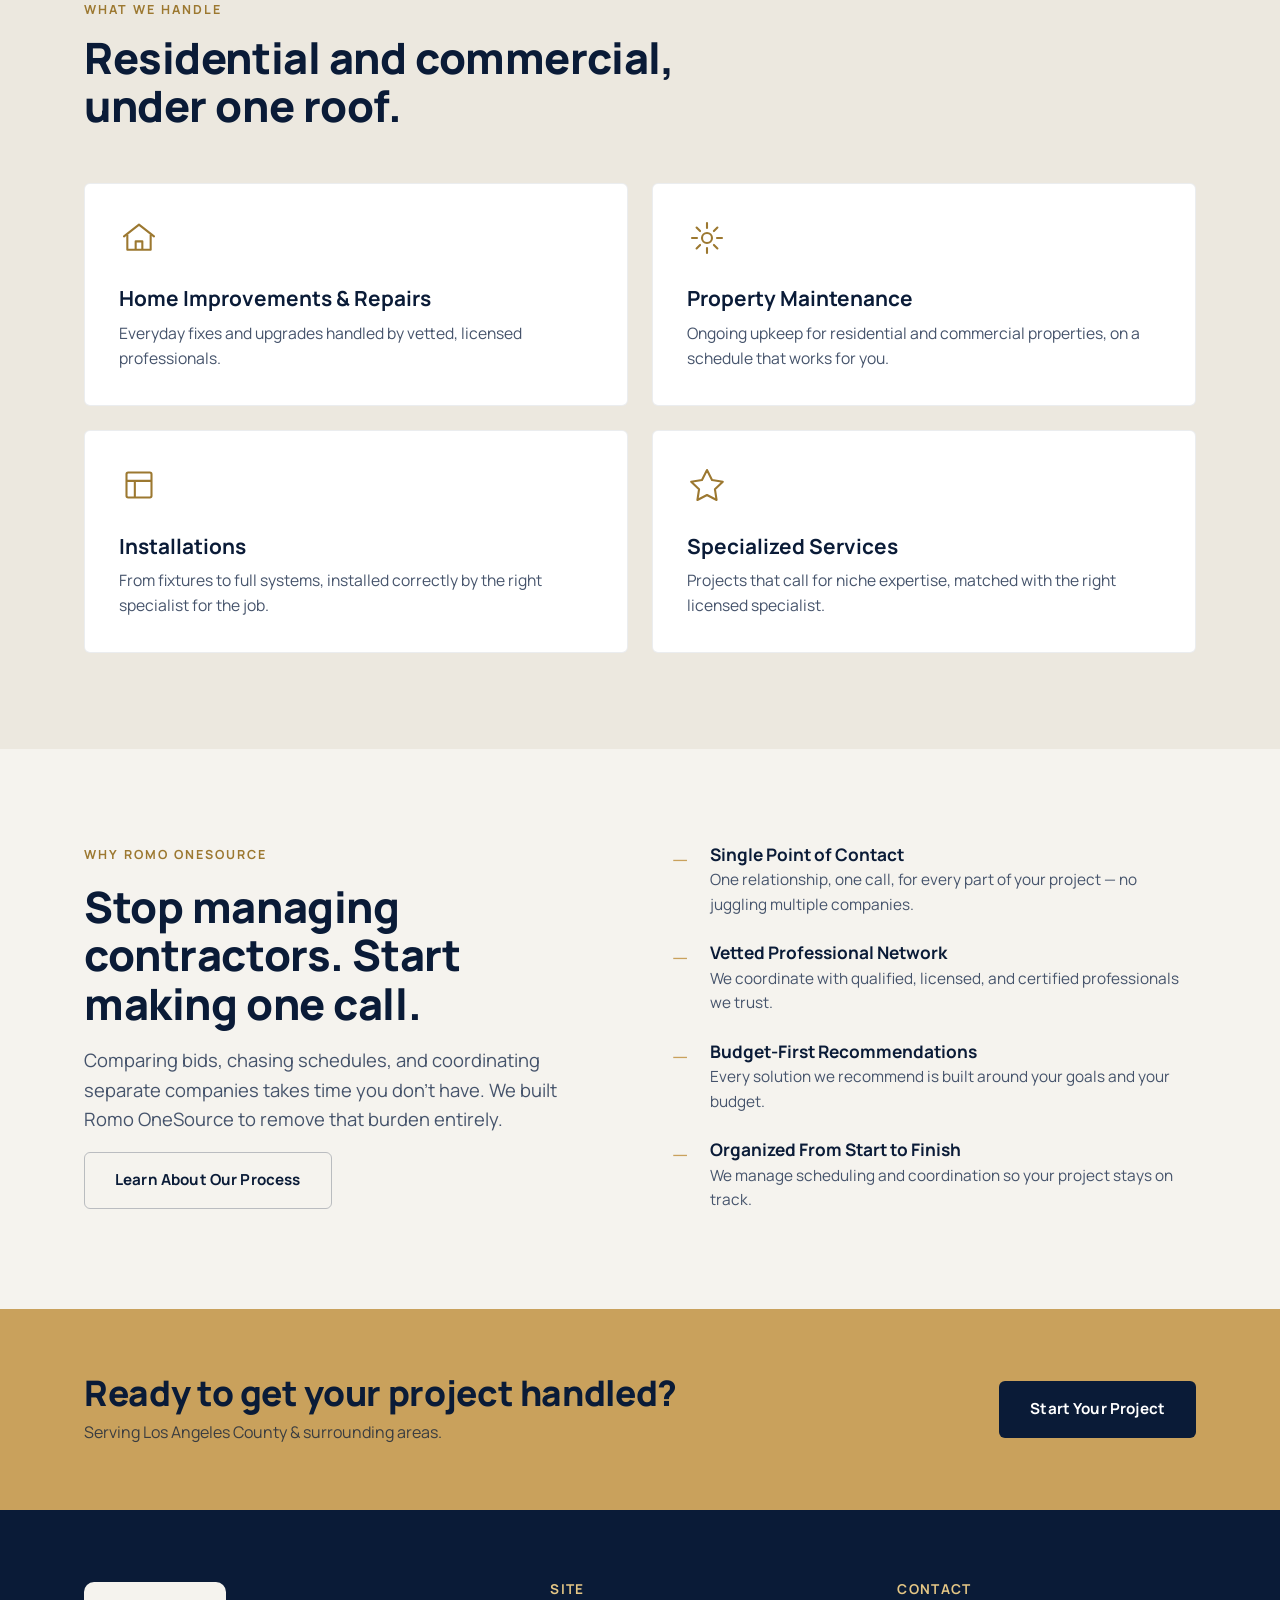
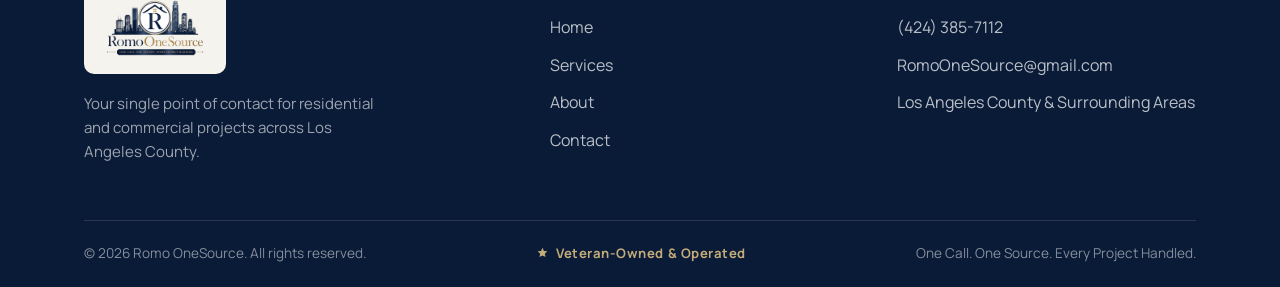
==== commit 5c217297: "Update index.html STAR" ====
--- a/index.html
+++ b/index.html
@@ -41,7 +41,7 @@
     <span class="eyebrow on-dark">Los Angeles County &amp; Surrounding Areas</span>
     <h1>One Call. One Source.<br>Every Project Handled.</h1>
     <p class="lede">Romo OneSource is your single point of contact for residential and commercial projects — from home repairs to property installations. We evaluate, coordinate, and manage a trusted network of licensed professionals, so you don't have to.</p>
-    <span class="badge-veteran on-dark">
+    <span class="badge-veteran-sm">
       <svg viewBox="0 0 24 24" fill="currentColor" xmlns="http://www.w3.org/2000/svg"><path d="M12 1.5l2.6 5.9 6.4.6-4.8 4.3 1.4 6.3L12 15.6l-5.6 3 1.4-6.3-4.8-4.3 6.4-.6L12 1.5z"/></svg>
       Veteran-Owned &amp; Operated
     </span>
--- a/css/style.css
+++ b/css/style.css
@@ -547,6 +547,23 @@
   font-size: 0.82rem;
 }
 .footer-bottom-badge svg { width: 13px; height: 13px; }
+.badge-veteran-sm {
+  display: inline-flex;
+  align-items: center;
+  gap: 6px;
+  padding: 5px 12px;
+  border-radius: 999px;
+  font-size: 0.68rem;
+  font-weight: 700;
+  letter-spacing: 0.05em;
+  text-transform: uppercase;
+  width: fit-content;
+  border: 1px solid rgba(228, 198, 133, 0.35);
+  color: var(--brass-light);
+  background: rgba(228, 198, 133, 0.06);
+  opacity: 0.85;
+}
+.badge-veteran-sm svg { width: 10px; height: 10px; flex-shrink: 0; }
 
 /* Utility */
 .mt-0 { margin-top: 0; }
